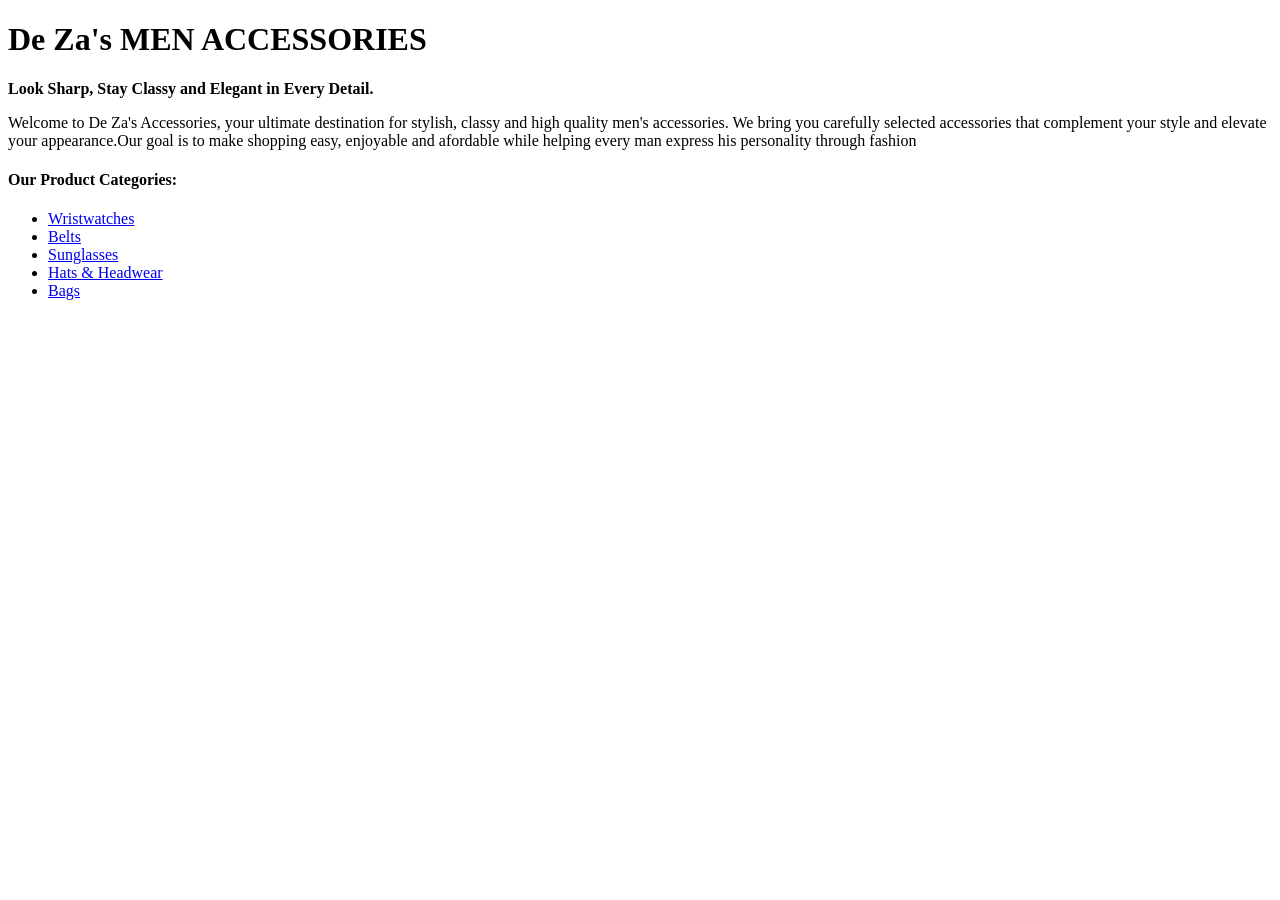
==== index.html @ 96d0cbda "first commit" ====
<!DOCTYPE html>
<html> <head>
    <title> De Za's Accessories</title>
</head>
<body> 
<h1>De Za's MEN ACCESSORIES</h1>
<p><strong>Look Sharp, Stay Classy and Elegant in Every Detail.</strong></p>
<p>Welcome to De Za's Accessories, your ultimate destination for stylish, classy and high quality men's accessories. We bring you carefully selected accessories that complement your style and elevate your appearance.Our goal is to make shopping easy, enjoyable and afordable while helping every man express his personality through fashion</p>
<h4>Our Product Categories:</h4>
<ul>
   <li><a href="wristwatches.html">Wristwatches</a></li>
   <li><a href="belts.html">Belts</a></li>
   <li><a href="sunglasses.html">Sunglasses</a></li>
   <li><a href="hatsandheadwear.html">Hats & Headwear</a></li>
   <li><a href="bags.html">Bags</a></li>
</ul>
<br>




</body>
</html>
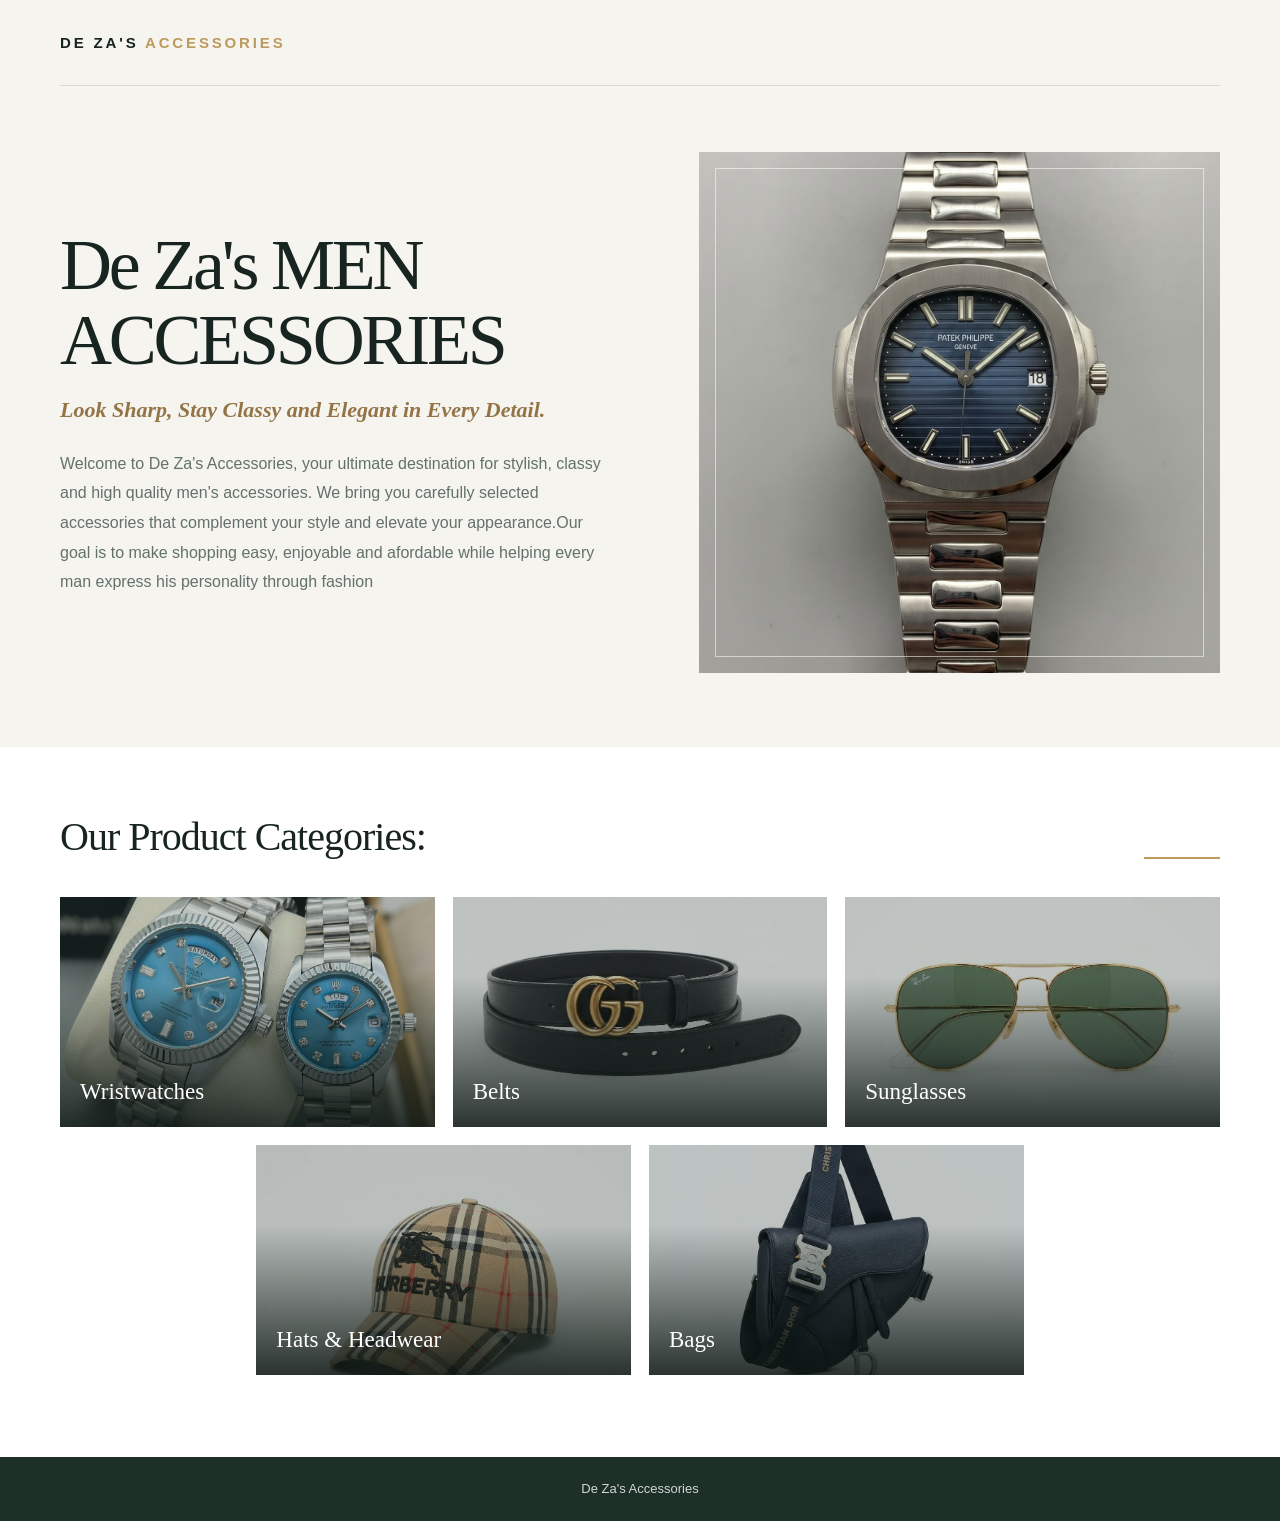
==== commit 978f8cab: "Add initial CSS styles for wristwatches product page layout and design" ====
--- a/index.html
+++ b/index.html
@@ -1,23 +1,62 @@
 <!DOCTYPE html>
-<html> <head>
-    <title> De Za's Accessories</title>
+<html lang="en">
+<head>
+    <meta charset="UTF-8">
+    <meta name="viewport" content="width=device-width, initial-scale=1.0">
+    <title>De Za's Accessories</title>
+    <link rel="stylesheet" href="index.css">
 </head>
-<body> 
-<h1>De Za's MEN ACCESSORIES</h1>
-<p><strong>Look Sharp, Stay Classy and Elegant in Every Detail.</strong></p>
-<p>Welcome to De Za's Accessories, your ultimate destination for stylish, classy and high quality men's accessories. We bring you carefully selected accessories that complement your style and elevate your appearance.Our goal is to make shopping easy, enjoyable and afordable while helping every man express his personality through fashion</p>
-<h4>Our Product Categories:</h4>
-<ul>
-   <li><a href="wristwatches.html">Wristwatches</a></li>
-   <li><a href="belts.html">Belts</a></li>
-   <li><a href="sunglasses.html">Sunglasses</a></li>
-   <li><a href="hatsandheadwear.html">Hats & Headwear</a></li>
-   <li><a href="bags.html">Bags</a></li>
-</ul>
-<br>
+<body>
+    <header class="page-shell site-header">
+        <a class="wordmark" href="index.html">De Za's <span>Accessories</span></a>
+    </header>
 
+    <main>
+        <section class="page-shell hero">
+            <div class="hero-copy">
+                <h1>De Za's MEN ACCESSORIES</h1>
+                <p class="tagline"><strong>Look Sharp, Stay Classy and Elegant in Every Detail.</strong></p>
+                <p class="introduction">Welcome to De Za's Accessories, your ultimate destination for stylish, classy and high quality men's accessories. We bring you carefully selected accessories that complement your style and elevate your appearance.Our goal is to make shopping easy, enjoyable and afordable while helping every man express his personality through fashion</p>
+            </div>
+            <div class="hero-image">
+                <img src="wristwatches-img/patekphilippenautilus.jpeg" alt="">
+            </div>
+        </section>
 
+        <section class="categories">
+            <div class="page-shell">
+                <div class="section-heading">
+                    <h2>Our Product Categories:</h2>
+                    <span class="heading-rule" aria-hidden="true"></span>
+                </div>
+                <div class="category-grid">
+                    <a class="category-card" href="wristwatches.html">
+                        <img src="wristwatches-img/rolexoysterperpetualday-date.jpeg" alt="">
+                        <span>Wristwatches</span>
+                    </a>
+                    <a class="category-card" href="belts.html">
+                        <img src="belts-img/guccimarmontleather.jpeg" alt="">
+                        <span>Belts</span>
+                    </a>
+                    <a class="category-card" href="sunglasses.html">
+                        <img src="sunglasses-img/raybanaviatorclassicrb3025.jpeg" alt="">
+                        <span>Sunglasses</span>
+                    </a>
+                    <a class="category-card" href="hatsandheadwear.html">
+                        <img src="hatsheadwear-img/burberryvintagecheckequestrianknight.jpeg" alt="">
+                        <span>Hats &amp; Headwear</span>
+                    </a>
+                    <a class="category-card" href="bags.html">
+                        <img src="bags-img/diorsaddlebag.jpeg" alt="">
+                        <span>Bags</span>
+                    </a>
+                </div>
+            </div>
+        </section>
+    </main>
 
-
+    <footer class="site-footer">
+        <div class="page-shell">De Za's Accessories</div>
+    </footer>
 </body>
 </html>
--- a/index.css
+++ b/index.css
@@ -0,0 +1,272 @@
+:root {
+    color-scheme: light;
+    --ink: #17241f;
+    --muted: #64716b;
+    --paper: #f5f4ef;
+    --gold: #bd9a5d;
+    --deep-green: #1c3028;
+}
+
+* {
+    box-sizing: border-box;
+}
+
+body {
+    margin: 0;
+    background: var(--paper);
+    color: var(--ink);
+    font-family: "Segoe UI", Arial, sans-serif;
+    line-height: 1.6;
+}
+
+.page-shell {
+    width: min(1160px, calc(100% - 48px));
+    margin: 0 auto;
+}
+
+.site-header {
+    display: flex;
+    align-items: center;
+    justify-content: space-between;
+    min-height: 86px;
+    border-bottom: 1px solid rgba(23, 36, 31, 0.13);
+}
+
+.wordmark {
+    color: var(--ink);
+    font-size: 15px;
+    font-weight: 750;
+    letter-spacing: 0.19em;
+    text-decoration: none;
+    text-transform: uppercase;
+}
+
+.wordmark span {
+    color: var(--gold);
+}
+
+.hero {
+    display: grid;
+    grid-template-columns: 1.05fr 0.95fr;
+    align-items: center;
+    gap: 64px;
+    min-height: 480px;
+    padding: 66px 0 74px;
+}
+
+.hero-copy {
+    max-width: 570px;
+}
+
+h1 {
+    max-width: 560px;
+    margin: 0 0 14px;
+    font-family: Georgia, "Times New Roman", serif;
+    font-size: clamp(42px, 6vw, 72px);
+    font-weight: 500;
+    letter-spacing: -0.045em;
+    line-height: 1.04;
+}
+
+.tagline {
+    margin: 0 0 22px;
+    color: #947447;
+    font-family: Georgia, "Times New Roman", serif;
+    font-size: clamp(18px, 2vw, 22px);
+    font-style: italic;
+}
+
+.introduction {
+    max-width: 550px;
+    margin: 0;
+    color: var(--muted);
+    font-size: 16px;
+    line-height: 1.85;
+}
+
+.hero-image {
+    position: relative;
+    min-height: 360px;
+    overflow: hidden;
+    background: #e6e1d6;
+}
+
+.hero-image::before {
+    position: absolute;
+    z-index: 1;
+    top: 16px;
+    right: 16px;
+    bottom: 16px;
+    left: 16px;
+    border: 1px solid rgba(255, 255, 255, 0.55);
+    content: "";
+    pointer-events: none;
+}
+
+.hero-image img {
+    display: block;
+    width: 100%;
+    height: 100%;
+    min-height: 360px;
+    object-fit: cover;
+    object-position: center;
+}
+
+.categories {
+    padding: 58px 0 82px;
+    background: #fff;
+}
+
+.section-heading {
+    display: flex;
+    align-items: end;
+    justify-content: space-between;
+    gap: 24px;
+    margin-bottom: 28px;
+}
+
+h2 {
+    margin: 0;
+    font-family: Georgia, "Times New Roman", serif;
+    font-size: clamp(29px, 4vw, 40px);
+    font-weight: 500;
+    letter-spacing: -0.025em;
+}
+
+.heading-rule {
+    width: 76px;
+    height: 2px;
+    margin-bottom: 10px;
+    background: var(--gold);
+}
+
+.category-grid {
+    display: grid;
+    grid-template-columns: repeat(6, minmax(0, 1fr));
+    gap: 18px;
+}
+
+.category-card {
+    position: relative;
+    grid-column: span 2;
+    min-height: 230px;
+    overflow: hidden;
+    background: var(--deep-green);
+    color: #fff;
+    text-decoration: none;
+}
+
+.category-card:nth-child(4) {
+    grid-column: 2 / span 2;
+}
+
+.category-card img {
+    position: absolute;
+    inset: 0;
+    width: 100%;
+    height: 100%;
+    object-fit: cover;
+    opacity: 0.76;
+    transition: transform 350ms ease, opacity 350ms ease;
+}
+
+.category-card::after {
+    position: absolute;
+    inset: 35% 0 0;
+    background: linear-gradient(transparent, rgba(10, 20, 16, 0.82));
+    content: "";
+}
+
+.category-card span {
+    position: absolute;
+    z-index: 1;
+    right: 20px;
+    bottom: 16px;
+    left: 20px;
+    font-family: Georgia, "Times New Roman", serif;
+    font-size: 23px;
+}
+
+.category-card:hover img,
+.category-card:focus-visible img {
+    transform: scale(1.05);
+    opacity: 0.95;
+}
+
+.category-card:focus-visible,
+.wordmark:focus-visible {
+    outline: 3px solid var(--gold);
+    outline-offset: 4px;
+}
+
+.site-footer {
+    padding: 22px 0;
+    background: var(--deep-green);
+    color: rgba(255, 255, 255, 0.8);
+    font-size: 13px;
+    text-align: center;
+}
+
+@media (max-width: 760px) {
+    .page-shell {
+        width: min(100% - 36px, 560px);
+    }
+
+    .site-header {
+        min-height: 72px;
+    }
+
+    .hero {
+        grid-template-columns: 1fr;
+        gap: 30px;
+        min-height: auto;
+        padding: 54px 0 58px;
+    }
+
+    .hero-image,
+    .hero-image img {
+        min-height: 300px;
+    }
+
+    .categories {
+        padding: 45px 0 58px;
+    }
+
+    .category-grid {
+        grid-template-columns: repeat(2, minmax(0, 1fr));
+        gap: 13px;
+    }
+
+    .category-card,
+    .category-card:nth-child(4) {
+        grid-column: auto;
+        min-height: 210px;
+    }
+
+    .category-card:last-child {
+        grid-column: 1 / -1;
+    }
+}
+
+@media (max-width: 420px) {
+    .category-card,
+    .category-card:nth-child(4) {
+        min-height: 170px;
+    }
+
+    .category-card span {
+        right: 14px;
+        bottom: 12px;
+        left: 14px;
+        font-size: 19px;
+    }
+}
+
+@media (prefers-reduced-motion: reduce) {
+    *,
+    *::before,
+    *::after {
+        scroll-behavior: auto !important;
+        transition-duration: 0.01ms !important;
+    }
+}
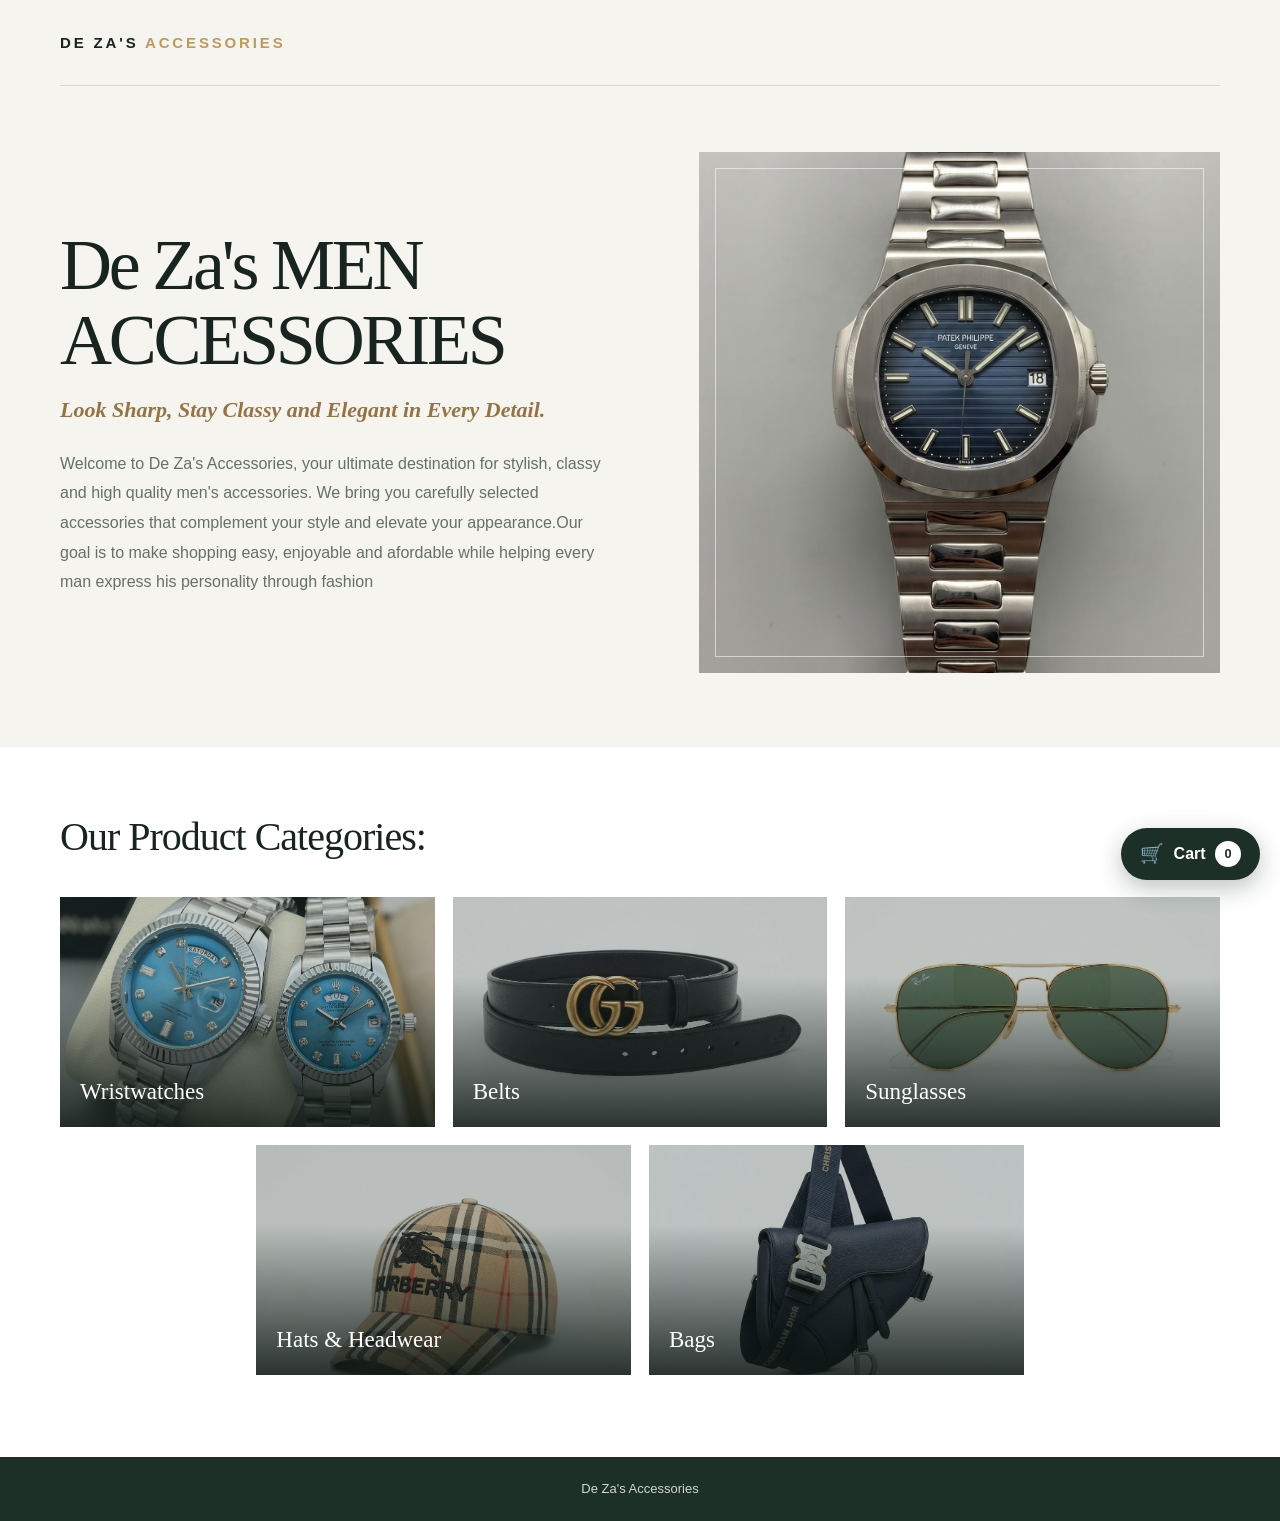
==== commit d7d9b1fe: "Implement cart functionality with cart page, styles, and JavaScript logic" ====
--- a/index.html
+++ b/index.html
@@ -5,10 +5,15 @@
     <meta name="viewport" content="width=device-width, initial-scale=1.0">
     <title>De Za's Accessories</title>
     <link rel="stylesheet" href="index.css">
+    <link rel="stylesheet" href="cart.css">
+    <script src="cart.js" defer></script>
 </head>
 <body>
     <header class="page-shell site-header">
         <a class="wordmark" href="index.html">De Za's <span>Accessories</span></a>
+        <nav class="cart-navigation" aria-label="Main navigation">
+            <a class="cart-link" href="cart.html">Cart <span data-cart-count>0</span></a>
+        </nav>
     </header>
 
     <main>
--- a/index.css
+++ b/index.css
@@ -133,12 +133,7 @@
     letter-spacing: -0.025em;
 }
 
-.heading-rule {
-    width: 76px;
-    height: 2px;
-    margin-bottom: 10px;
-    background: var(--gold);
-}
+
 
 .category-grid {
     display: grid;
--- a/cart.css
+++ b/cart.css
@@ -0,0 +1,268 @@
+.store-nav {
+    display: flex;
+    align-items: center;
+    justify-content: space-between;
+    border-bottom: 1px solid rgba(23, 36, 31, 0.13);
+}
+
+.store-nav .home-button {
+    border-bottom: 0;
+}
+
+.cart-link {
+    position: fixed;
+    z-index: 20;
+    right: max(1.25rem, env(safe-area-inset-right));
+    bottom: max(1.25rem, env(safe-area-inset-bottom));
+    display: inline-flex;
+    align-items: center;
+    gap: 0.6rem;
+    min-height: 3.25rem;
+    padding: 0.75rem 1.2rem;
+    border-radius: 999px;
+    background: #1c3028;
+    box-shadow: 0 8px 24px rgba(23, 36, 31, 0.28);
+    color: #fff;
+    font-weight: 700;
+    text-decoration: none;
+    transition: background 180ms ease, transform 180ms ease;
+}
+
+.cart-link::before {
+    content: "🛒";
+    font-size: 1.2rem;
+    line-height: 1;
+}
+
+.continue-shopping:hover {
+    color: #947447;
+}
+
+.cart-link:hover {
+    background: #29473a;
+    color: #fff;
+    transform: translateY(-2px);
+}
+
+.cart-link span {
+    display: inline-grid;
+    min-width: 1.6rem;
+    min-height: 1.6rem;
+    padding: 0 0.35rem;
+    place-items: center;
+    border-radius: 999px;
+    background: #fff;
+    color: #1c3028;
+    font-size: 0.8rem;
+}
+
+.cart-link:focus-visible,
+.cart-page button:focus-visible,
+.cart-page a:focus-visible,
+.cart-page input:focus-visible {
+    outline: 3px solid #bd9a5d;
+    outline-offset: 3px;
+}
+
+.cart-page .site-header {
+    justify-content: space-between;
+}
+
+.cart-main {
+    padding-top: 3rem;
+    padding-bottom: 4rem;
+}
+
+.cart-main h1 {
+    margin-bottom: 1.5rem;
+}
+
+.cart-message {
+    color: #8b2f24;
+}
+
+.cart-status {
+    margin: 0.5rem 1.5rem;
+    color: #1c3028;
+    font-size: 0.9rem;
+}
+
+.cart-items {
+    display: grid;
+    gap: 1rem;
+}
+
+.cart-item {
+    display: grid;
+    grid-template-columns: 100px minmax(0, 1fr) auto;
+    align-items: center;
+    gap: 1rem;
+    padding: 1rem;
+    border: 1px solid #e7e4dc;
+    background: #fff;
+}
+
+.cart-item img {
+    width: 100px;
+    height: 100px;
+    object-fit: contain;
+    background: #f5f4ef;
+}
+
+.cart-item h2 {
+    font-size: 1.2rem;
+}
+
+.cart-item p {
+    margin: 0.35rem 0;
+}
+
+.quantity-label {
+    display: inline-flex;
+    align-items: center;
+    gap: 0.5rem;
+}
+
+.quantity-label input {
+    width: 4.5rem;
+    padding: 0.4rem;
+}
+
+.remove-item,
+.secondary-button {
+    border: 1px solid #1c3028;
+    padding: 0.55rem 0.8rem;
+    background: #fff;
+    color: #1c3028;
+    font: inherit;
+    cursor: pointer;
+}
+
+.cart-summary {
+    display: flex;
+    align-items: center;
+    justify-content: space-between;
+    gap: 1rem;
+    margin: 1.5rem 0;
+}
+
+.cart-total {
+    margin: 0;
+    font-size: 1.2rem;
+}
+
+.checkout-form {
+    display: grid;
+    gap: 0.75rem;
+    max-width: 560px;
+    padding: 1.5rem;
+    background: #fff;
+    border: 1px solid #e7e4dc;
+}
+
+.checkout-form h2 {
+    margin: 0;
+}
+
+.account-number-row {
+    display: flex;
+    align-items: center;
+    gap: 0.4rem;
+}
+
+.copy-account-button {
+    display: inline-grid;
+    width: 2rem;
+    height: 2rem;
+    padding: 0.35rem;
+    place-items: center;
+    border: 0;
+    background: transparent;
+    color: #1c3028;
+    cursor: pointer;
+}
+
+.copy-account-button svg {
+    width: 1.1rem;
+    height: 1.1rem;
+    fill: none;
+    stroke: currentColor;
+    stroke-linecap: round;
+    stroke-linejoin: round;
+    stroke-width: 1.8;
+}
+
+.copy-account-status {
+    min-height: 1.25em;
+    margin: -0.5rem 0 0;
+    color: #1c3028;
+    font-size: 0.85rem;
+}
+
+.checkout-form > input {
+    width: 100%;
+    padding: 0.7rem;
+    border: 1px solid #c9c7c0;
+    font: inherit;
+}
+
+.demo-notice {
+    margin: 0 0 0.5rem;
+    color: #754d11;
+}
+
+.demo-payment {
+    display: flex;
+    align-items: flex-start;
+    gap: 0.6rem;
+    margin: 0.5rem 0;
+}
+
+.checkout-button {
+    border: 0;
+    padding: 0.9rem 1rem;
+    background: #1c3028;
+    color: #fff;
+    font: inherit;
+    font-weight: 700;
+    cursor: pointer;
+}
+
+.cart-confirmation {
+    margin: 1.5rem 0;
+    padding: 1rem;
+    background: #e8f1e9;
+    color: #1c3028;
+}
+
+.continue-shopping {
+    display: inline-block;
+    margin-top: 1.5rem;
+    color: #1c3028;
+    font-weight: 700;
+}
+
+@media (max-width: 560px) {
+    .store-nav {
+        padding-right: 1rem;
+    }
+
+    .cart-item {
+        grid-template-columns: 72px minmax(0, 1fr);
+    }
+
+    .cart-item img {
+        width: 72px;
+        height: 72px;
+    }
+
+    .remove-item {
+        grid-column: 2;
+        justify-self: start;
+    }
+
+    .cart-summary {
+        align-items: flex-start;
+        flex-direction: column;
+    }
+}
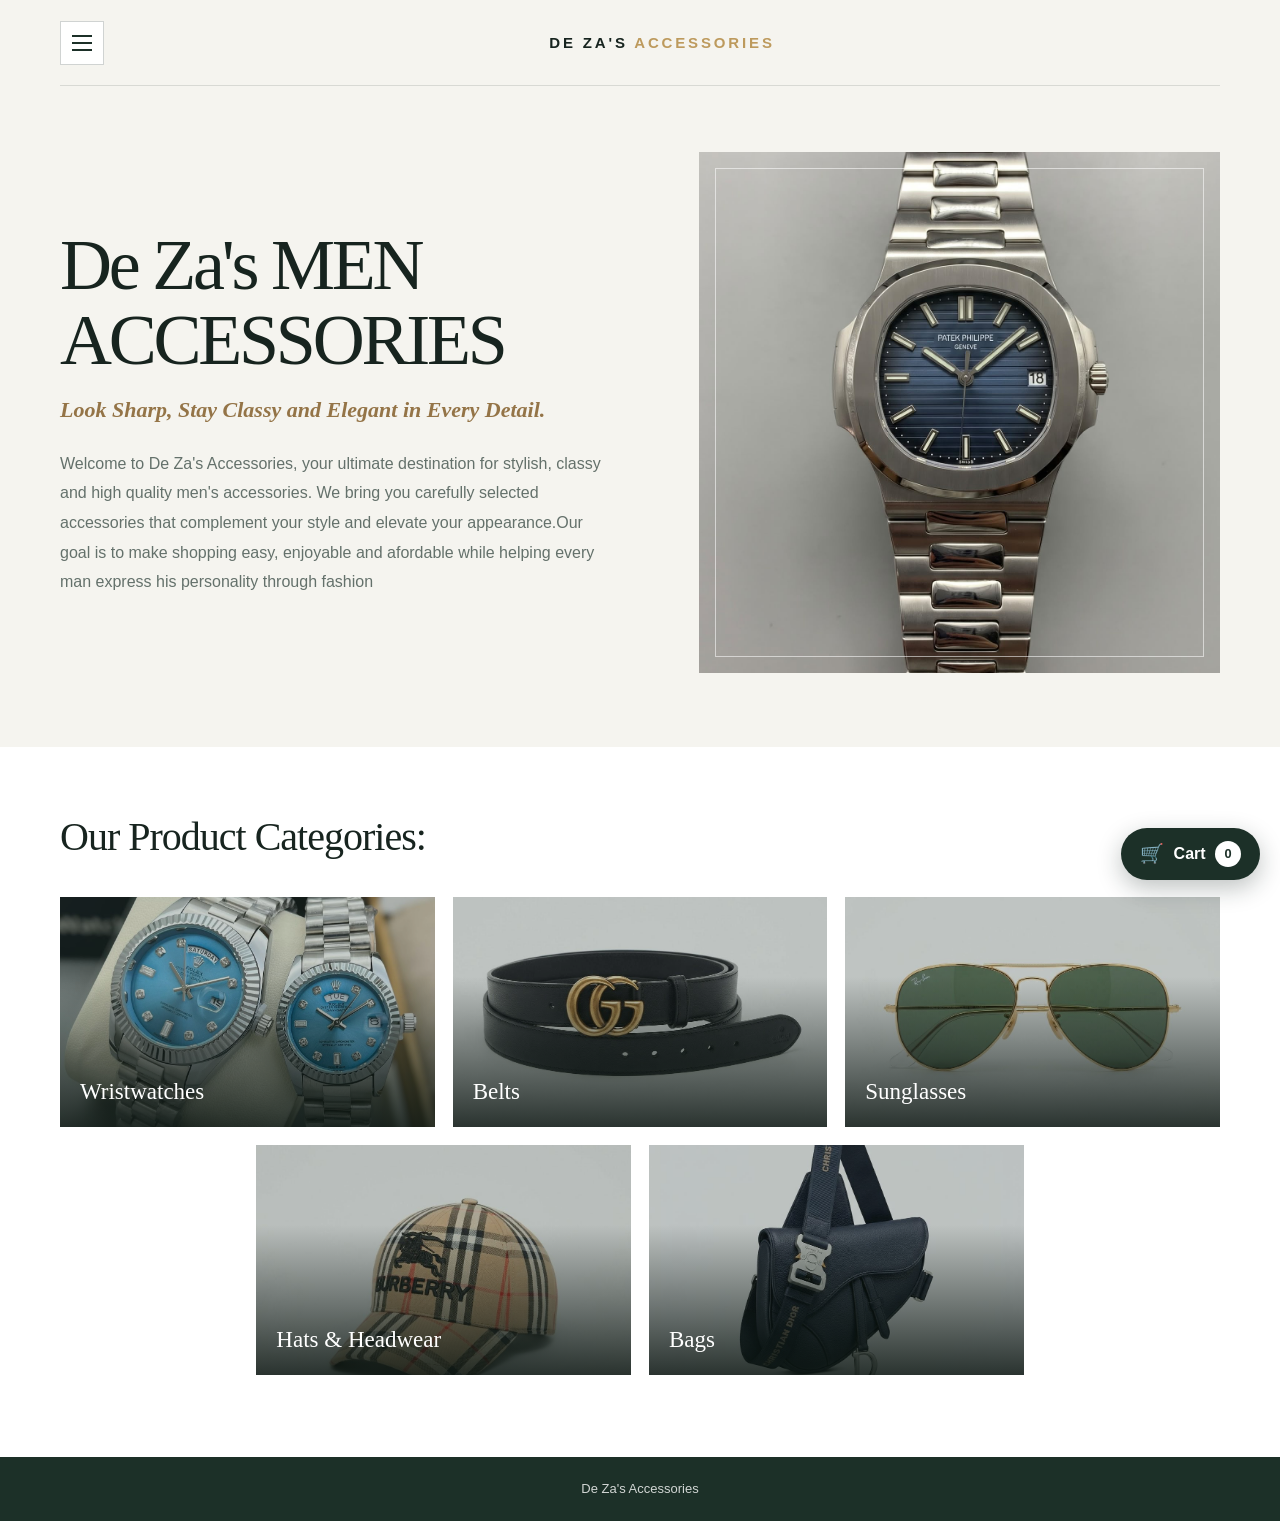
==== commit 4b91340b: "Add navigation and product gallery functionality across multiple pages" ====
--- a/index.html
+++ b/index.html
@@ -7,9 +7,24 @@
     <link rel="stylesheet" href="index.css">
     <link rel="stylesheet" href="cart.css">
     <script src="cart.js" defer></script>
+    <script src="navigation.js" defer></script>
 </head>
 <body>
     <header class="page-shell site-header">
+        <div class="site-menu-wrap">
+            <button class="menu-toggle" type="button" aria-expanded="false" aria-controls="site-menu" aria-label="Open navigation menu">
+                <span class="menu-icon" aria-hidden="true"><span></span><span></span><span></span></span>
+            </button>
+            <nav id="site-menu" class="site-menu-panel" aria-label="Site navigation" hidden>
+                <a href="index.html">Home</a>
+                <a href="wristwatches.html">Wristwatches</a>
+                <a href="belts.html">Belts</a>
+                <a href="sunglasses.html">Sunglasses</a>
+                <a href="hatsandheadwear.html">Hats &amp; Headwear</a>
+                <a href="bags.html">Bags</a>
+                <a href="contact-us.html">Contact Us</a>
+            </nav>
+        </div>
         <a class="wordmark" href="index.html">De Za's <span>Accessories</span></a>
         <nav class="cart-navigation" aria-label="Main navigation">
             <a class="cart-link" href="cart.html">Cart <span data-cart-count>0</span></a>
--- a/cart.css
+++ b/cart.css
@@ -1,12 +1,182 @@
 .store-nav {
+    position: relative;
     display: flex;
     align-items: center;
     justify-content: space-between;
+    min-height: 86px;
     border-bottom: 1px solid rgba(23, 36, 31, 0.13);
+}
+
+.store-nav .wordmark {
+    position: absolute;
+    top: 50%;
+    left: 50%;
+    transform: translate(-50%, -50%);
+    color: #17241f;
+    font-size: 15px;
+    font-weight: 750;
+    letter-spacing: 0.19em;
+    text-decoration: none;
+    text-transform: uppercase;
+    white-space: nowrap;
+}
+
+.store-nav .wordmark span {
+    color: #bd9a5d;
+}
+
+.store-nav .wordmark:focus-visible {
+    outline: 3px solid #bd9a5d;
+    outline-offset: 4px;
 }
 
 .store-nav .home-button {
     border-bottom: 0;
+}
+
+.site-menu-wrap {
+    position: relative;
+    z-index: 30;
+    flex: 0 0 auto;
+}
+
+.store-nav .back-home-button {
+    margin-left: max(24px, calc((100% - 1160px) / 2));
+}
+
+.store-nav .site-menu-wrap {
+    margin-left: auto;
+    margin-right: max(24px, calc((100% - 1160px) / 2));
+}
+
+.site-menu-right .site-menu-panel {
+    right: 0;
+    left: auto;
+}
+
+.back-home-button {
+    display: inline-flex;
+    min-height: 44px;
+    align-items: center;
+    gap: 0.45rem;
+    padding: 0.65rem 1rem;
+    border: 1px solid #bd9a5d;
+    border-radius: 999px;
+    background: linear-gradient(135deg, #29473a, #1c3028);
+    box-shadow: 0 4px 12px rgba(23, 36, 31, 0.2);
+    color: #fff;
+    font-weight: 700;
+    text-decoration: none;
+    transition: background 180ms ease, box-shadow 180ms ease, transform 180ms ease;
+}
+
+.back-home-button:hover {
+    background: linear-gradient(135deg, #365b4a, #29473a);
+    box-shadow: 0 6px 16px rgba(23, 36, 31, 0.24);
+    color: #fff;
+    transform: translateY(-1px);
+}
+
+.menu-toggle {
+    display: grid;
+    width: 44px;
+    height: 44px;
+    padding: 11px;
+    place-items: center;
+    border: 1px solid rgba(23, 36, 31, 0.2);
+    background: #fff;
+    color: #1c3028;
+    cursor: pointer;
+}
+
+.menu-icon {
+    display: grid;
+    gap: 5px;
+    width: 20px;
+}
+
+.menu-icon span {
+    display: block;
+    width: 20px;
+    height: 2px;
+    background: currentColor;
+    transition: transform 160ms ease, opacity 160ms ease;
+}
+
+.menu-toggle[aria-expanded="true"] .menu-icon span:first-child {
+    transform: translateY(7px) rotate(45deg);
+}
+
+.menu-toggle[aria-expanded="true"] .menu-icon span:nth-child(2) {
+    opacity: 0;
+}
+
+.menu-toggle[aria-expanded="true"] .menu-icon span:last-child {
+    transform: translateY(-7px) rotate(-45deg);
+}
+
+.site-menu-panel {
+    position: absolute;
+    top: calc(100% + 0.5rem);
+    left: 0;
+    display: grid;
+    width: min(240px, calc(100vw - 2rem));
+    padding: 0.5rem;
+    border: 1px solid #e7e4dc;
+    background: #fff;
+    box-shadow: 0 10px 24px rgba(23, 36, 31, 0.18);
+}
+
+.site-menu-panel[hidden] {
+    display: none;
+}
+
+.site-menu-panel a {
+    padding: 0.65rem 0.75rem;
+    color: #1c3028;
+    text-decoration: none;
+}
+
+.site-menu-panel a:hover,
+.site-menu-panel a:focus-visible {
+    background: #f5f4ef;
+}
+
+.product-image {
+    cursor: zoom-in;
+}
+
+.product-image-viewer {
+    width: min(94vw, 1100px);
+    max-width: 94vw;
+    max-height: 94vh;
+    padding: 3.5rem 1rem 1rem;
+    border: 0;
+    background: #fff;
+    box-shadow: 0 16px 48px rgba(0, 0, 0, 0.35);
+}
+
+.product-image-viewer::backdrop {
+    background: rgba(15, 21, 18, 0.82);
+}
+
+.product-image-viewer img {
+    display: block;
+    width: 100%;
+    max-height: calc(94vh - 5rem);
+    object-fit: contain;
+}
+
+.product-image-viewer button {
+    position: absolute;
+    top: 0.6rem;
+    right: 0.6rem;
+    border: 1px solid #1c3028;
+    padding: 0.45rem 0.8rem;
+    background: #fff;
+    color: #1c3028;
+    font: inherit;
+    cursor: pointer;
 }
 
 .cart-link {
@@ -59,13 +229,32 @@
 .cart-link:focus-visible,
 .cart-page button:focus-visible,
 .cart-page a:focus-visible,
-.cart-page input:focus-visible {
+.cart-page input:focus-visible,
+.back-home-button:focus-visible,
+.menu-toggle:focus-visible,
+.site-menu-panel a:focus-visible {
     outline: 3px solid #bd9a5d;
     outline-offset: 3px;
 }
 
 .cart-page .site-header {
     justify-content: space-between;
+}
+
+.cart-page .site-header.cart-header {
+    position: relative;
+}
+
+.cart-header .wordmark {
+    position: absolute;
+    top: 50%;
+    left: 50%;
+    transform: translate(-50%, -50%);
+    white-space: nowrap;
+}
+
+.cart-header .site-menu-wrap {
+    margin-left: auto;
 }
 
 .cart-main {
@@ -244,7 +433,60 @@
 
 @media (max-width: 560px) {
     .store-nav {
-        padding-right: 1rem;
+        min-height: 108px;
+        align-items: flex-start;
+        padding: 0.65rem 0 0;
+    }
+
+    .store-nav .back-home-button {
+        min-height: 40px;
+        margin-left: 1rem;
+        padding: 0.5rem 0.8rem;
+        font-size: 0.9rem;
+    }
+
+    .store-nav .site-menu-wrap {
+        margin-right: 1rem;
+    }
+
+    .store-nav .wordmark {
+        top: auto;
+        bottom: 0.6rem;
+        font-size: 13px;
+        letter-spacing: 0.12em;
+    }
+
+    .store-nav .back-home-button {
+        margin-left: 1rem;
+    }
+
+    .store-nav .site-menu-wrap {
+        margin-right: 1rem;
+    }
+
+    .cart-header,
+    .contact-header {
+        min-height: 108px;
+        align-items: flex-start;
+        padding-top: 0.65rem;
+    }
+
+    .cart-header .wordmark,
+    .contact-header .wordmark {
+        top: auto;
+        bottom: 0.6rem;
+    }
+
+    .cart-header .wordmark {
+        font-size: 13px;
+        letter-spacing: 0.12em;
+    }
+
+    .cart-header .back-home-button,
+    .contact-header .back-home-button {
+        min-height: 40px;
+        padding: 0.5rem 0.8rem;
+        font-size: 0.9rem;
     }
 
     .cart-item {
